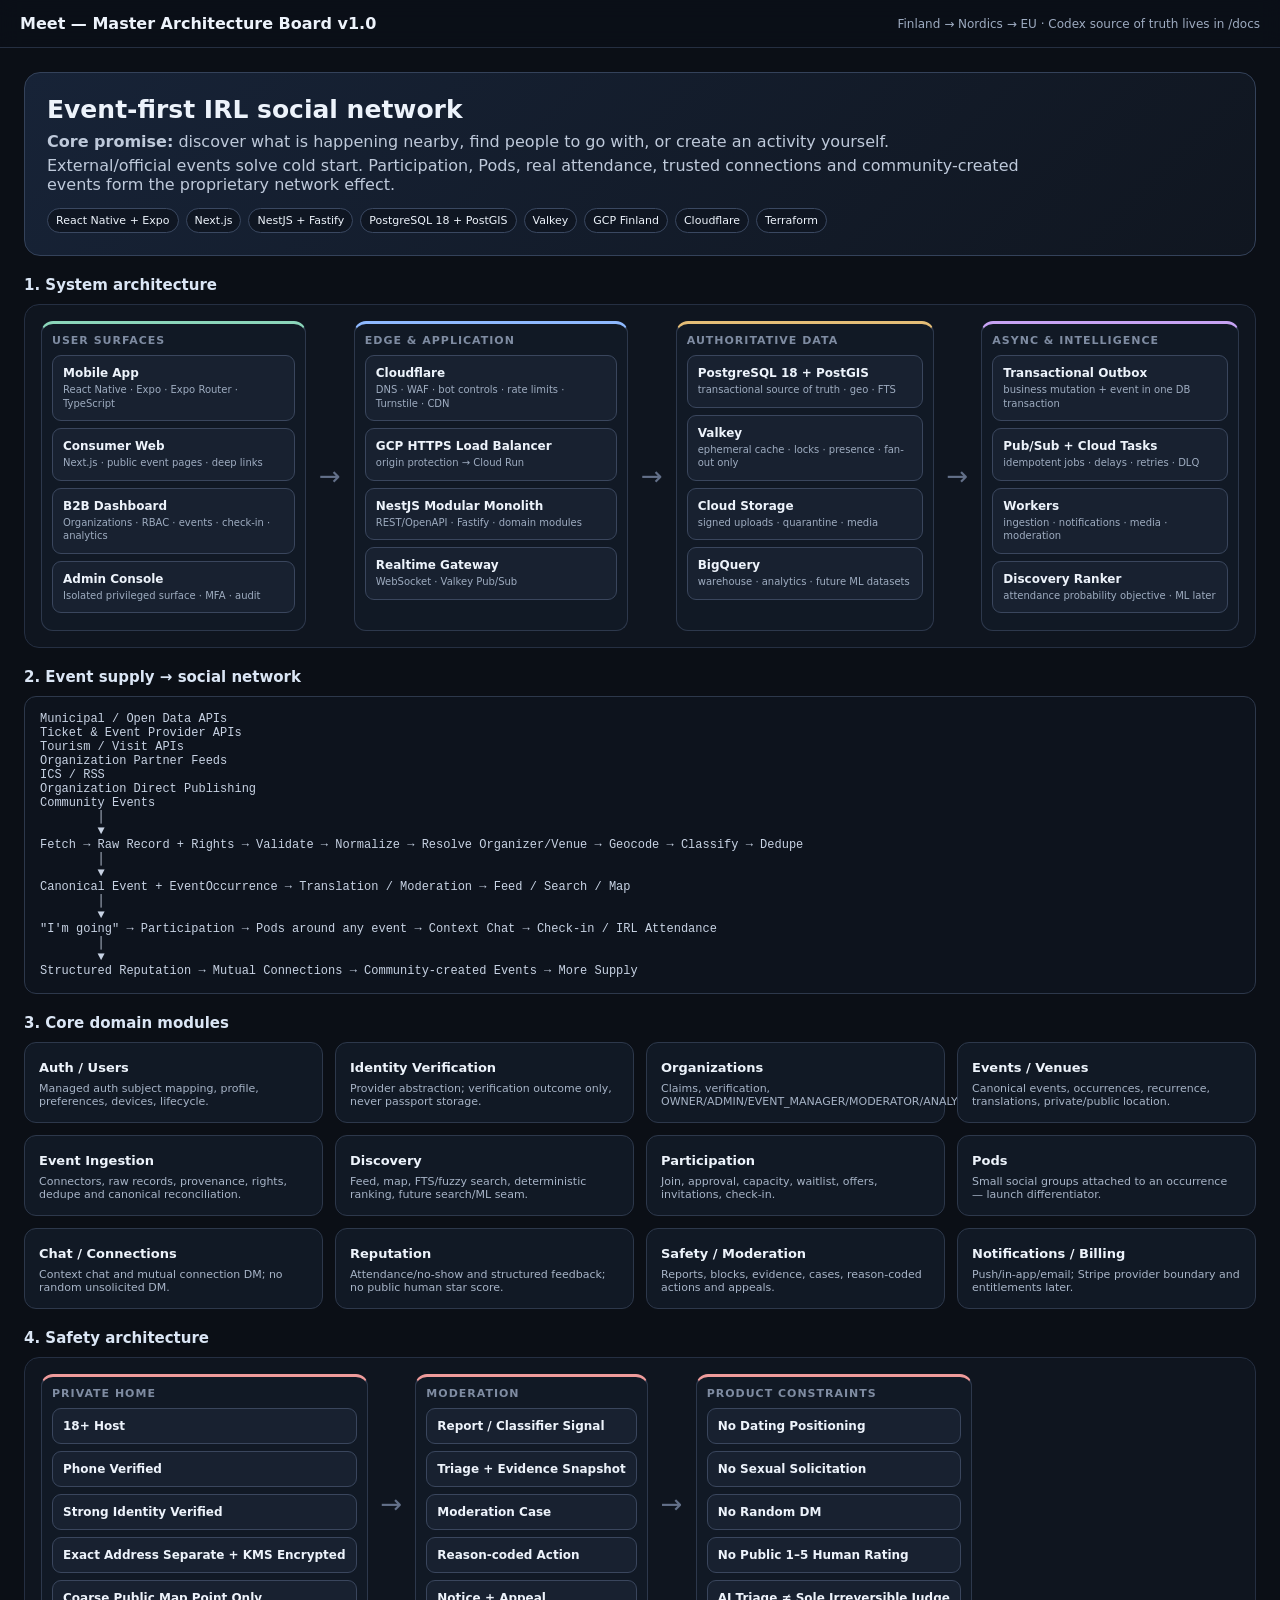
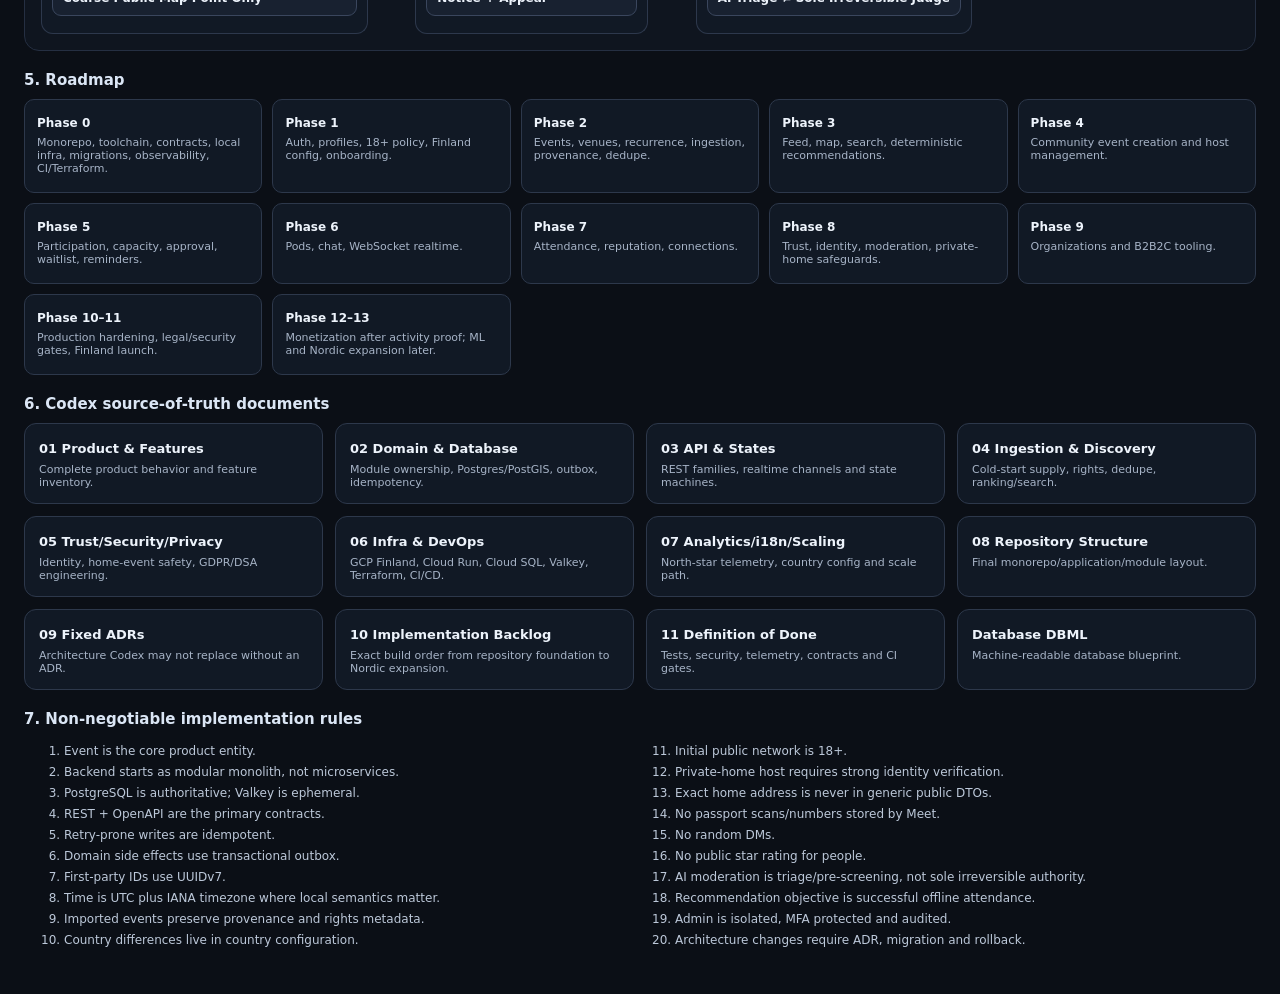
==== MASTER_ARCHITECTURE_BOARD.html @ a2abf5f0 "docs: add master visual architecture board" ====
<!doctype html>
<html lang="en">
<head>
<meta charset="utf-8">
<meta name="viewport" content="width=device-width,initial-scale=1">
<title>Meet — Master Architecture Board</title>
<style>
:root{--bg:#0b0f16;--panel:#121925;--panel2:#182232;--line:#344158;--text:#edf3fb;--muted:#9dabc0;--blue:#8eb9ff;--green:#8bd5ba;--amber:#e4bd77;--purple:#c7a3f4;--red:#ef9b9b}
*{box-sizing:border-box}html{scroll-behavior:smooth}body{margin:0;background:var(--bg);color:var(--text);font-family:Inter,system-ui,-apple-system,Segoe UI,sans-serif}.top{position:sticky;top:0;z-index:10;background:#0b1018ee;backdrop-filter:blur(10px);border-bottom:1px solid #252f41;padding:14px 20px;display:flex;justify-content:space-between;gap:20px;align-items:center}.top h1{font-size:16px;margin:0}.top span{font-size:12px;color:var(--muted)}main{max-width:1550px;margin:auto;padding:24px}.hero{border:1px solid #34425a;background:linear-gradient(135deg,#172337,#101620);border-radius:16px;padding:22px}.hero h2{margin:0 0 8px;font-size:25px}.hero p{margin:5px 0;color:#bec9da;max-width:1000px}.badges{display:flex;gap:7px;flex-wrap:wrap;margin-top:14px}.badge{font-size:11px;padding:5px 8px;border:1px solid #3a4861;background:#0f1622;border-radius:999px}.section{margin-top:20px}.section>h2{font-size:15px;margin:0 0 10px;color:#dbe6f5}.board{display:flex;gap:13px;align-items:stretch;overflow:auto;padding:16px;border:1px solid #252f42;border-radius:15px;background:#0f151f}.lane{min-width:225px;border:1px solid #2d384c;border-radius:12px;background:#111925;padding:10px}.lane h3{font-size:11px;margin:0 0 8px;color:#7f8ca2;text-transform:uppercase;letter-spacing:1px}.card{border:1px solid #3a465d;background:#182130;border-radius:9px;padding:10px;margin:7px 0;font-size:12px;font-weight:700}.card small{display:block;font-weight:400;color:#9eacc0;margin-top:3px;line-height:1.35}.blue{border-top:3px solid var(--blue)}.green{border-top:3px solid var(--green)}.amber{border-top:3px solid var(--amber)}.purple{border-top:3px solid var(--purple)}.red{border-top:3px solid var(--red)}.arrow{display:flex;align-items:center;color:#637089;font-size:26px}.grid{display:grid;grid-template-columns:repeat(auto-fit,minmax(260px,1fr));gap:12px}.doc{display:block;color:inherit;text-decoration:none;border:1px solid #2d384b;border-radius:12px;background:#111925;padding:14px}.doc:hover{border-color:#59719a;background:#151f2d}.doc strong{font-size:13px}.doc p{font-size:11px;color:#a7b4c7;margin:6px 0 0}.flow{font-family:ui-monospace,SFMono-Regular,Consolas,monospace;font-size:12px;white-space:pre-wrap;color:#c7d2e3;border:1px solid #2d384b;background:#0d131d;border-radius:12px;padding:15px;overflow:auto}.roadmap{display:grid;grid-template-columns:repeat(auto-fit,minmax(230px,1fr));gap:10px}.phase{border:1px solid #2d384b;border-radius:10px;background:#111925;padding:12px}.phase b{font-size:12px}.phase p{font-size:11px;color:#a7b4c7;margin:5px 0}.rules{columns:2;column-gap:30px}.rules li{font-size:12px;color:#bcc8d9;margin-bottom:7px;break-inside:avoid}@media(max-width:800px){.rules{columns:1}.arrow{display:none}.board{flex-direction:column}.lane{min-width:100%}}
</style>
</head>
<body>
<div class="top"><h1>Meet — Master Architecture Board v1.0</h1><span>Finland → Nordics → EU · Codex source of truth lives in /docs</span></div>
<main>
<section class="hero">
<h2>Event-first IRL social network</h2>
<p><b>Core promise:</b> discover what is happening nearby, find people to go with, or create an activity yourself.</p>
<p>External/official events solve cold start. Participation, Pods, real attendance, trusted connections and community-created events form the proprietary network effect.</p>
<div class="badges"><span class="badge">React Native + Expo</span><span class="badge">Next.js</span><span class="badge">NestJS + Fastify</span><span class="badge">PostgreSQL 18 + PostGIS</span><span class="badge">Valkey</span><span class="badge">GCP Finland</span><span class="badge">Cloudflare</span><span class="badge">Terraform</span></div>
</section>

<section class="section"><h2>1. System architecture</h2><div class="board">
<div class="lane green"><h3>User surfaces</h3><div class="card">Mobile App<small>React Native · Expo · Expo Router · TypeScript</small></div><div class="card">Consumer Web<small>Next.js · public event pages · deep links</small></div><div class="card">B2B Dashboard<small>Organizations · RBAC · events · check-in · analytics</small></div><div class="card">Admin Console<small>Isolated privileged surface · MFA · audit</small></div></div>
<div class="arrow">→</div>
<div class="lane blue"><h3>Edge & application</h3><div class="card">Cloudflare<small>DNS · WAF · bot controls · rate limits · Turnstile · CDN</small></div><div class="card">GCP HTTPS Load Balancer<small>origin protection → Cloud Run</small></div><div class="card">NestJS Modular Monolith<small>REST/OpenAPI · Fastify · domain modules</small></div><div class="card">Realtime Gateway<small>WebSocket · Valkey Pub/Sub</small></div></div>
<div class="arrow">→</div>
<div class="lane amber"><h3>Authoritative data</h3><div class="card">PostgreSQL 18 + PostGIS<small>transactional source of truth · geo · FTS</small></div><div class="card">Valkey<small>ephemeral cache · locks · presence · fan-out only</small></div><div class="card">Cloud Storage<small>signed uploads · quarantine · media</small></div><div class="card">BigQuery<small>warehouse · analytics · future ML datasets</small></div></div>
<div class="arrow">→</div>
<div class="lane purple"><h3>Async & intelligence</h3><div class="card">Transactional Outbox<small>business mutation + event in one DB transaction</small></div><div class="card">Pub/Sub + Cloud Tasks<small>idempotent jobs · delays · retries · DLQ</small></div><div class="card">Workers<small>ingestion · notifications · media · moderation</small></div><div class="card">Discovery Ranker<small>attendance probability objective · ML later</small></div></div>
</div></section>

<section class="section"><h2>2. Event supply → social network</h2><div class="flow">Municipal / Open Data APIs
Ticket & Event Provider APIs
Tourism / Visit APIs
Organization Partner Feeds
ICS / RSS
Organization Direct Publishing
Community Events
        │
        ▼
Fetch → Raw Record + Rights → Validate → Normalize → Resolve Organizer/Venue → Geocode → Classify → Dedupe
        │
        ▼
Canonical Event + EventOccurrence → Translation / Moderation → Feed / Search / Map
        │
        ▼
"I'm going" → Participation → Pods around any event → Context Chat → Check-in / IRL Attendance
        │
        ▼
Structured Reputation → Mutual Connections → Community-created Events → More Supply</div></section>

<section class="section"><h2>3. Core domain modules</h2><div class="grid">
<div class="doc"><strong>Auth / Users</strong><p>Managed auth subject mapping, profile, preferences, devices, lifecycle.</p></div>
<div class="doc"><strong>Identity Verification</strong><p>Provider abstraction; verification outcome only, never passport storage.</p></div>
<div class="doc"><strong>Organizations</strong><p>Claims, verification, OWNER/ADMIN/EVENT_MANAGER/MODERATOR/ANALYST/BILLING.</p></div>
<div class="doc"><strong>Events / Venues</strong><p>Canonical events, occurrences, recurrence, translations, private/public location.</p></div>
<div class="doc"><strong>Event Ingestion</strong><p>Connectors, raw records, provenance, rights, dedupe and canonical reconciliation.</p></div>
<div class="doc"><strong>Discovery</strong><p>Feed, map, FTS/fuzzy search, deterministic ranking, future search/ML seam.</p></div>
<div class="doc"><strong>Participation</strong><p>Join, approval, capacity, waitlist, offers, invitations, check-in.</p></div>
<div class="doc"><strong>Pods</strong><p>Small social groups attached to an occurrence — launch differentiator.</p></div>
<div class="doc"><strong>Chat / Connections</strong><p>Context chat and mutual connection DM; no random unsolicited DM.</p></div>
<div class="doc"><strong>Reputation</strong><p>Attendance/no-show and structured feedback; no public human star score.</p></div>
<div class="doc"><strong>Safety / Moderation</strong><p>Reports, blocks, evidence, cases, reason-coded actions and appeals.</p></div>
<div class="doc"><strong>Notifications / Billing</strong><p>Push/in-app/email; Stripe provider boundary and entitlements later.</p></div>
</div></section>

<section class="section"><h2>4. Safety architecture</h2><div class="board">
<div class="lane red"><h3>Private home</h3><div class="card">18+ Host</div><div class="card">Phone Verified</div><div class="card">Strong Identity Verified</div><div class="card">Exact Address Separate + KMS Encrypted</div><div class="card">Coarse Public Map Point Only</div></div>
<div class="arrow">→</div>
<div class="lane red"><h3>Moderation</h3><div class="card">Report / Classifier Signal</div><div class="card">Triage + Evidence Snapshot</div><div class="card">Moderation Case</div><div class="card">Reason-coded Action</div><div class="card">Notice + Appeal</div></div>
<div class="arrow">→</div>
<div class="lane red"><h3>Product constraints</h3><div class="card">No Dating Positioning</div><div class="card">No Sexual Solicitation</div><div class="card">No Random DM</div><div class="card">No Public 1–5 Human Rating</div><div class="card">AI Triage ≠ Sole Irreversible Judge</div></div>
</div></section>

<section class="section"><h2>5. Roadmap</h2><div class="roadmap">
<div class="phase"><b>Phase 0</b><p>Monorepo, toolchain, contracts, local infra, migrations, observability, CI/Terraform.</p></div>
<div class="phase"><b>Phase 1</b><p>Auth, profiles, 18+ policy, Finland config, onboarding.</p></div>
<div class="phase"><b>Phase 2</b><p>Events, venues, recurrence, ingestion, provenance, dedupe.</p></div>
<div class="phase"><b>Phase 3</b><p>Feed, map, search, deterministic recommendations.</p></div>
<div class="phase"><b>Phase 4</b><p>Community event creation and host management.</p></div>
<div class="phase"><b>Phase 5</b><p>Participation, capacity, approval, waitlist, reminders.</p></div>
<div class="phase"><b>Phase 6</b><p>Pods, chat, WebSocket realtime.</p></div>
<div class="phase"><b>Phase 7</b><p>Attendance, reputation, connections.</p></div>
<div class="phase"><b>Phase 8</b><p>Trust, identity, moderation, private-home safeguards.</p></div>
<div class="phase"><b>Phase 9</b><p>Organizations and B2B2C tooling.</p></div>
<div class="phase"><b>Phase 10–11</b><p>Production hardening, legal/security gates, Finland launch.</p></div>
<div class="phase"><b>Phase 12–13</b><p>Monetization after activity proof; ML and Nordic expansion later.</p></div>
</div></section>

<section class="section"><h2>6. Codex source-of-truth documents</h2><div class="grid">
<a class="doc" href="docs/01_PRODUCT_AND_FEATURES.md"><strong>01 Product & Features</strong><p>Complete product behavior and feature inventory.</p></a>
<a class="doc" href="docs/02_DOMAIN_AND_DATABASE.md"><strong>02 Domain & Database</strong><p>Module ownership, Postgres/PostGIS, outbox, idempotency.</p></a>
<a class="doc" href="docs/03_API_AND_STATE_MACHINES.md"><strong>03 API & States</strong><p>REST families, realtime channels and state machines.</p></a>
<a class="doc" href="docs/04_EVENT_INGESTION_AND_DISCOVERY.md"><strong>04 Ingestion & Discovery</strong><p>Cold-start supply, rights, dedupe, ranking/search.</p></a>
<a class="doc" href="docs/05_TRUST_SECURITY_PRIVACY.md"><strong>05 Trust/Security/Privacy</strong><p>Identity, home-event safety, GDPR/DSA engineering.</p></a>
<a class="doc" href="docs/06_INFRASTRUCTURE_DEVOPS.md"><strong>06 Infra & DevOps</strong><p>GCP Finland, Cloud Run, Cloud SQL, Valkey, Terraform, CI/CD.</p></a>
<a class="doc" href="docs/07_ANALYTICS_I18N_SCALING.md"><strong>07 Analytics/i18n/Scaling</strong><p>North-star telemetry, country config and scale path.</p></a>
<a class="doc" href="docs/08_REPOSITORY_STRUCTURE.md"><strong>08 Repository Structure</strong><p>Final monorepo/application/module layout.</p></a>
<a class="doc" href="docs/09_FIXED_ARCHITECTURE_DECISIONS.md"><strong>09 Fixed ADRs</strong><p>Architecture Codex may not replace without an ADR.</p></a>
<a class="doc" href="docs/10_IMPLEMENTATION_BACKLOG.md"><strong>10 Implementation Backlog</strong><p>Exact build order from repository foundation to Nordic expansion.</p></a>
<a class="doc" href="docs/11_DEFINITION_OF_DONE.md"><strong>11 Definition of Done</strong><p>Tests, security, telemetry, contracts and CI gates.</p></a>
<a class="doc" href="schemas/database.dbml"><strong>Database DBML</strong><p>Machine-readable database blueprint.</p></a>
</div></section>

<section class="section"><h2>7. Non-negotiable implementation rules</h2><ol class="rules">
<li>Event is the core product entity.</li><li>Backend starts as modular monolith, not microservices.</li><li>PostgreSQL is authoritative; Valkey is ephemeral.</li><li>REST + OpenAPI are the primary contracts.</li><li>Retry-prone writes are idempotent.</li><li>Domain side effects use transactional outbox.</li><li>First-party IDs use UUIDv7.</li><li>Time is UTC plus IANA timezone where local semantics matter.</li><li>Imported events preserve provenance and rights metadata.</li><li>Country differences live in country configuration.</li><li>Initial public network is 18+.</li><li>Private-home host requires strong identity verification.</li><li>Exact home address is never in generic public DTOs.</li><li>No passport scans/numbers stored by Meet.</li><li>No random DMs.</li><li>No public star rating for people.</li><li>AI moderation is triage/pre-screening, not sole irreversible authority.</li><li>Recommendation objective is successful offline attendance.</li><li>Admin is isolated, MFA protected and audited.</li><li>Architecture changes require ADR, migration and rollback.</li></ol></section>
</main>
</body>
</html>
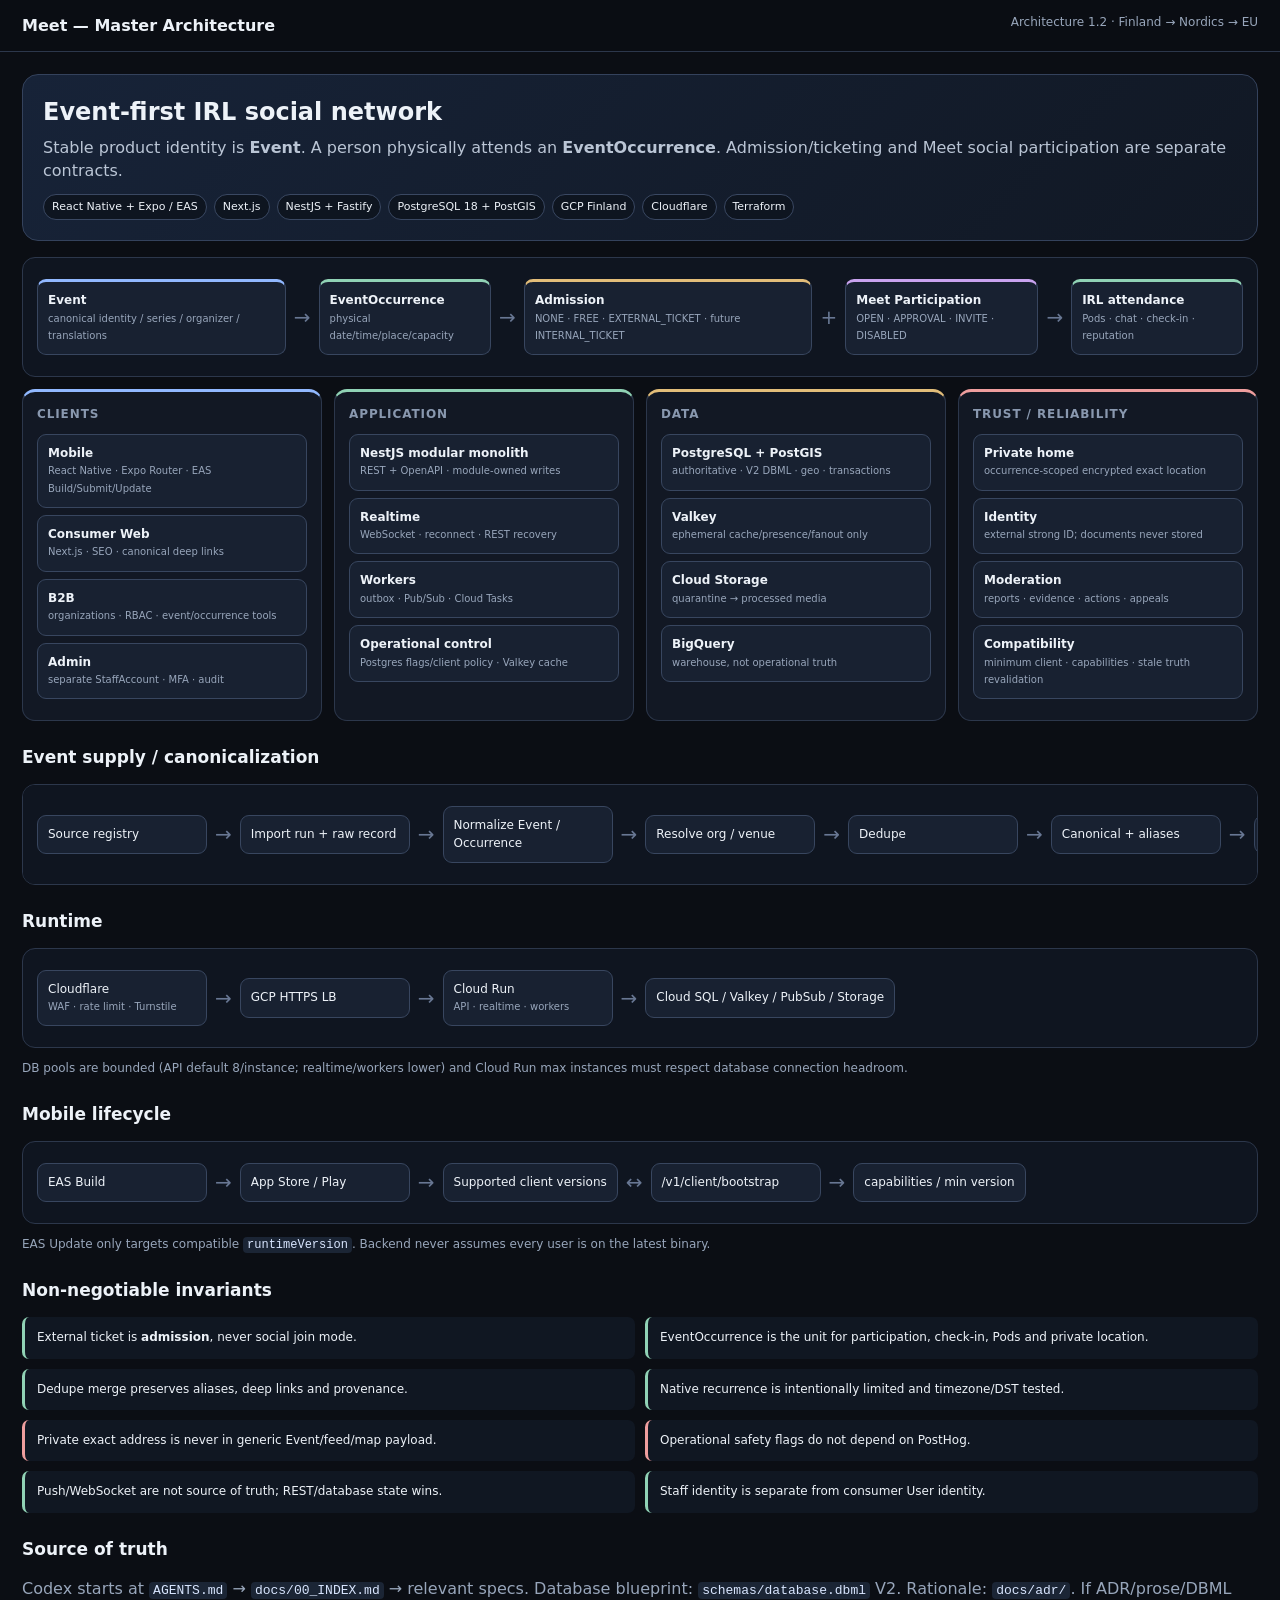
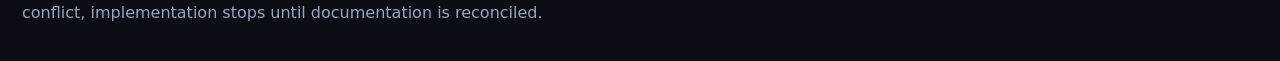
==== commit 69dc8d0d: "docs: close architecture hardening blockers" ====
--- a/MASTER_ARCHITECTURE_BOARD.html
+++ b/MASTER_ARCHITECTURE_BOARD.html
@@ -1,109 +1,29 @@
 <!doctype html>
-<html lang="en">
-<head>
-<meta charset="utf-8">
-<meta name="viewport" content="width=device-width,initial-scale=1">
-<title>Meet — Master Architecture Board</title>
+<html lang="en"><head><meta charset="utf-8"><meta name="viewport" content="width=device-width,initial-scale=1">
+<title>Meet — Master Architecture 1.2</title>
 <style>
-:root{--bg:#0b0f16;--panel:#121925;--panel2:#182232;--line:#344158;--text:#edf3fb;--muted:#9dabc0;--blue:#8eb9ff;--green:#8bd5ba;--amber:#e4bd77;--purple:#c7a3f4;--red:#ef9b9b}
-*{box-sizing:border-box}html{scroll-behavior:smooth}body{margin:0;background:var(--bg);color:var(--text);font-family:Inter,system-ui,-apple-system,Segoe UI,sans-serif}.top{position:sticky;top:0;z-index:10;background:#0b1018ee;backdrop-filter:blur(10px);border-bottom:1px solid #252f41;padding:14px 20px;display:flex;justify-content:space-between;gap:20px;align-items:center}.top h1{font-size:16px;margin:0}.top span{font-size:12px;color:var(--muted)}main{max-width:1550px;margin:auto;padding:24px}.hero{border:1px solid #34425a;background:linear-gradient(135deg,#172337,#101620);border-radius:16px;padding:22px}.hero h2{margin:0 0 8px;font-size:25px}.hero p{margin:5px 0;color:#bec9da;max-width:1000px}.badges{display:flex;gap:7px;flex-wrap:wrap;margin-top:14px}.badge{font-size:11px;padding:5px 8px;border:1px solid #3a4861;background:#0f1622;border-radius:999px}.section{margin-top:20px}.section>h2{font-size:15px;margin:0 0 10px;color:#dbe6f5}.board{display:flex;gap:13px;align-items:stretch;overflow:auto;padding:16px;border:1px solid #252f42;border-radius:15px;background:#0f151f}.lane{min-width:225px;border:1px solid #2d384c;border-radius:12px;background:#111925;padding:10px}.lane h3{font-size:11px;margin:0 0 8px;color:#7f8ca2;text-transform:uppercase;letter-spacing:1px}.card{border:1px solid #3a465d;background:#182130;border-radius:9px;padding:10px;margin:7px 0;font-size:12px;font-weight:700}.card small{display:block;font-weight:400;color:#9eacc0;margin-top:3px;line-height:1.35}.blue{border-top:3px solid var(--blue)}.green{border-top:3px solid var(--green)}.amber{border-top:3px solid var(--amber)}.purple{border-top:3px solid var(--purple)}.red{border-top:3px solid var(--red)}.arrow{display:flex;align-items:center;color:#637089;font-size:26px}.grid{display:grid;grid-template-columns:repeat(auto-fit,minmax(260px,1fr));gap:12px}.doc{display:block;color:inherit;text-decoration:none;border:1px solid #2d384b;border-radius:12px;background:#111925;padding:14px}.doc:hover{border-color:#59719a;background:#151f2d}.doc strong{font-size:13px}.doc p{font-size:11px;color:#a7b4c7;margin:6px 0 0}.flow{font-family:ui-monospace,SFMono-Regular,Consolas,monospace;font-size:12px;white-space:pre-wrap;color:#c7d2e3;border:1px solid #2d384b;background:#0d131d;border-radius:12px;padding:15px;overflow:auto}.roadmap{display:grid;grid-template-columns:repeat(auto-fit,minmax(230px,1fr));gap:10px}.phase{border:1px solid #2d384b;border-radius:10px;background:#111925;padding:12px}.phase b{font-size:12px}.phase p{font-size:11px;color:#a7b4c7;margin:5px 0}.rules{columns:2;column-gap:30px}.rules li{font-size:12px;color:#bcc8d9;margin-bottom:7px;break-inside:avoid}@media(max-width:800px){.rules{columns:1}.arrow{display:none}.board{flex-direction:column}.lane{min-width:100%}}
-</style>
-</head>
-<body>
-<div class="top"><h1>Meet — Master Architecture Board v1.0</h1><span>Finland → Nordics → EU · Codex source of truth lives in /docs</span></div>
-<main>
-<section class="hero">
-<h2>Event-first IRL social network</h2>
-<p><b>Core promise:</b> discover what is happening nearby, find people to go with, or create an activity yourself.</p>
-<p>External/official events solve cold start. Participation, Pods, real attendance, trusted connections and community-created events form the proprietary network effect.</p>
-<div class="badges"><span class="badge">React Native + Expo</span><span class="badge">Next.js</span><span class="badge">NestJS + Fastify</span><span class="badge">PostgreSQL 18 + PostGIS</span><span class="badge">Valkey</span><span class="badge">GCP Finland</span><span class="badge">Cloudflare</span><span class="badge">Terraform</span></div>
-</section>
+:root{--bg:#0b0e14;--p:#121824;--p2:#182131;--t:#edf2f8;--m:#98a6bb;--l:#2c374b;--a:#91b8ff;--g:#90d2b5;--y:#e2bd79;--r:#ef9e9e;--v:#c9a3ef}*{box-sizing:border-box}body{margin:0;background:var(--bg);color:var(--t);font-family:Inter,system-ui,sans-serif;line-height:1.45}header{position:sticky;top:0;z-index:5;padding:14px 22px;border-bottom:1px solid var(--l);background:#0b0e14ee;backdrop-filter:blur(9px);display:flex;justify-content:space-between;gap:20px}h1{font-size:16px;margin:0}header span{color:var(--m);font-size:12px}.wrap{max-width:1500px;margin:auto;padding:22px}.hero{padding:20px;border:1px solid #34425c;border-radius:16px;background:linear-gradient(135deg,#172338,#111824);margin-bottom:16px}.hero h2{margin:0 0 6px;font-size:24px}.hero p{margin:4px 0;color:#bac5d5}.badges{display:flex;gap:7px;flex-wrap:wrap;margin-top:12px}.badge{font-size:11px;padding:4px 8px;border:1px solid #3a4862;border-radius:999px;background:#0e1520}.grid{display:grid;grid-template-columns:repeat(4,minmax(220px,1fr));gap:12px;margin:12px 0}.card{border:1px solid var(--l);background:var(--p);border-radius:13px;padding:14px}.card h3{font-size:12px;text-transform:uppercase;letter-spacing:.9px;color:#8998af;margin:0 0 10px}.box{border:1px solid #38465f;border-radius:9px;background:var(--p2);padding:10px;margin:7px 0;font-size:12px}.box strong{display:block}.box small{color:var(--m)}.blue{border-top:3px solid var(--a)}.green{border-top:3px solid var(--g)}.yellow{border-top:3px solid var(--y)}.red{border-top:3px solid var(--r)}.violet{border-top:3px solid var(--v)}.flow{display:flex;align-items:center;gap:8px;overflow:auto;padding:14px;border:1px solid var(--l);border-radius:13px;background:#0f1520;margin:12px 0}.flow .box{min-width:170px}.arr{font-size:20px;color:#687793}.section{margin-top:24px}.section h2{font-size:17px}.rules{display:grid;grid-template-columns:1fr 1fr;gap:10px}.rule{padding:12px;border-left:3px solid var(--g);background:#101722;border-radius:7px;font-size:12px}.danger{border-left-color:var(--r)}code{color:#d9e6ff;background:#1b2535;border-radius:4px;padding:1px 4px}a{color:#a9c8ff}@media(max-width:1000px){.grid{grid-template-columns:1fr 1fr}}@media(max-width:650px){.grid,.rules{grid-template-columns:1fr}.wrap{padding:12px}}
+</style></head><body>
+<header><h1>Meet — Master Architecture</h1><span>Architecture 1.2 · Finland → Nordics → EU</span></header>
+<div class="wrap">
+<section class="hero"><h2>Event-first IRL social network</h2><p>Stable product identity is <b>Event</b>. A person physically attends an <b>EventOccurrence</b>. Admission/ticketing and Meet social participation are separate contracts.</p><div class="badges"><span class="badge">React Native + Expo / EAS</span><span class="badge">Next.js</span><span class="badge">NestJS + Fastify</span><span class="badge">PostgreSQL 18 + PostGIS</span><span class="badge">GCP Finland</span><span class="badge">Cloudflare</span><span class="badge">Terraform</span></div></section>
 
-<section class="section"><h2>1. System architecture</h2><div class="board">
-<div class="lane green"><h3>User surfaces</h3><div class="card">Mobile App<small>React Native · Expo · Expo Router · TypeScript</small></div><div class="card">Consumer Web<small>Next.js · public event pages · deep links</small></div><div class="card">B2B Dashboard<small>Organizations · RBAC · events · check-in · analytics</small></div><div class="card">Admin Console<small>Isolated privileged surface · MFA · audit</small></div></div>
-<div class="arrow">→</div>
-<div class="lane blue"><h3>Edge & application</h3><div class="card">Cloudflare<small>DNS · WAF · bot controls · rate limits · Turnstile · CDN</small></div><div class="card">GCP HTTPS Load Balancer<small>origin protection → Cloud Run</small></div><div class="card">NestJS Modular Monolith<small>REST/OpenAPI · Fastify · domain modules</small></div><div class="card">Realtime Gateway<small>WebSocket · Valkey Pub/Sub</small></div></div>
-<div class="arrow">→</div>
-<div class="lane amber"><h3>Authoritative data</h3><div class="card">PostgreSQL 18 + PostGIS<small>transactional source of truth · geo · FTS</small></div><div class="card">Valkey<small>ephemeral cache · locks · presence · fan-out only</small></div><div class="card">Cloud Storage<small>signed uploads · quarantine · media</small></div><div class="card">BigQuery<small>warehouse · analytics · future ML datasets</small></div></div>
-<div class="arrow">→</div>
-<div class="lane purple"><h3>Async & intelligence</h3><div class="card">Transactional Outbox<small>business mutation + event in one DB transaction</small></div><div class="card">Pub/Sub + Cloud Tasks<small>idempotent jobs · delays · retries · DLQ</small></div><div class="card">Workers<small>ingestion · notifications · media · moderation</small></div><div class="card">Discovery Ranker<small>attendance probability objective · ML later</small></div></div>
-</div></section>
+<div class="flow"><div class="box blue"><strong>Event</strong><small>canonical identity / series / organizer / translations</small></div><div class="arr">→</div><div class="box green"><strong>EventOccurrence</strong><small>physical date/time/place/capacity</small></div><div class="arr">→</div><div class="box yellow"><strong>Admission</strong><small>NONE · FREE · EXTERNAL_TICKET · future INTERNAL_TICKET</small></div><div class="arr">+</div><div class="box violet"><strong>Meet Participation</strong><small>OPEN · APPROVAL · INVITE · DISABLED</small></div><div class="arr">→</div><div class="box green"><strong>IRL attendance</strong><small>Pods · chat · check-in · reputation</small></div></div>
 
-<section class="section"><h2>2. Event supply → social network</h2><div class="flow">Municipal / Open Data APIs
-Ticket & Event Provider APIs
-Tourism / Visit APIs
-Organization Partner Feeds
-ICS / RSS
-Organization Direct Publishing
-Community Events
-        │
-        ▼
-Fetch → Raw Record + Rights → Validate → Normalize → Resolve Organizer/Venue → Geocode → Classify → Dedupe
-        │
-        ▼
-Canonical Event + EventOccurrence → Translation / Moderation → Feed / Search / Map
-        │
-        ▼
-"I'm going" → Participation → Pods around any event → Context Chat → Check-in / IRL Attendance
-        │
-        ▼
-Structured Reputation → Mutual Connections → Community-created Events → More Supply</div></section>
+<div class="grid">
+<div class="card blue"><h3>Clients</h3><div class="box"><strong>Mobile</strong><small>React Native · Expo Router · EAS Build/Submit/Update</small></div><div class="box"><strong>Consumer Web</strong><small>Next.js · SEO · canonical deep links</small></div><div class="box"><strong>B2B</strong><small>organizations · RBAC · event/occurrence tools</small></div><div class="box"><strong>Admin</strong><small>separate StaffAccount · MFA · audit</small></div></div>
+<div class="card green"><h3>Application</h3><div class="box"><strong>NestJS modular monolith</strong><small>REST + OpenAPI · module-owned writes</small></div><div class="box"><strong>Realtime</strong><small>WebSocket · reconnect · REST recovery</small></div><div class="box"><strong>Workers</strong><small>outbox · Pub/Sub · Cloud Tasks</small></div><div class="box"><strong>Operational control</strong><small>Postgres flags/client policy · Valkey cache</small></div></div>
+<div class="card yellow"><h3>Data</h3><div class="box"><strong>PostgreSQL + PostGIS</strong><small>authoritative · V2 DBML · geo · transactions</small></div><div class="box"><strong>Valkey</strong><small>ephemeral cache/presence/fanout only</small></div><div class="box"><strong>Cloud Storage</strong><small>quarantine → processed media</small></div><div class="box"><strong>BigQuery</strong><small>warehouse, not operational truth</small></div></div>
+<div class="card red"><h3>Trust / Reliability</h3><div class="box"><strong>Private home</strong><small>occurrence-scoped encrypted exact location</small></div><div class="box"><strong>Identity</strong><small>external strong ID; documents never stored</small></div><div class="box"><strong>Moderation</strong><small>reports · evidence · actions · appeals</small></div><div class="box"><strong>Compatibility</strong><small>minimum client · capabilities · stale truth revalidation</small></div></div>
+</div>
 
-<section class="section"><h2>3. Core domain modules</h2><div class="grid">
-<div class="doc"><strong>Auth / Users</strong><p>Managed auth subject mapping, profile, preferences, devices, lifecycle.</p></div>
-<div class="doc"><strong>Identity Verification</strong><p>Provider abstraction; verification outcome only, never passport storage.</p></div>
-<div class="doc"><strong>Organizations</strong><p>Claims, verification, OWNER/ADMIN/EVENT_MANAGER/MODERATOR/ANALYST/BILLING.</p></div>
-<div class="doc"><strong>Events / Venues</strong><p>Canonical events, occurrences, recurrence, translations, private/public location.</p></div>
-<div class="doc"><strong>Event Ingestion</strong><p>Connectors, raw records, provenance, rights, dedupe and canonical reconciliation.</p></div>
-<div class="doc"><strong>Discovery</strong><p>Feed, map, FTS/fuzzy search, deterministic ranking, future search/ML seam.</p></div>
-<div class="doc"><strong>Participation</strong><p>Join, approval, capacity, waitlist, offers, invitations, check-in.</p></div>
-<div class="doc"><strong>Pods</strong><p>Small social groups attached to an occurrence — launch differentiator.</p></div>
-<div class="doc"><strong>Chat / Connections</strong><p>Context chat and mutual connection DM; no random unsolicited DM.</p></div>
-<div class="doc"><strong>Reputation</strong><p>Attendance/no-show and structured feedback; no public human star score.</p></div>
-<div class="doc"><strong>Safety / Moderation</strong><p>Reports, blocks, evidence, cases, reason-coded actions and appeals.</p></div>
-<div class="doc"><strong>Notifications / Billing</strong><p>Push/in-app/email; Stripe provider boundary and entitlements later.</p></div>
-</div></section>
+<section class="section"><h2>Event supply / canonicalization</h2><div class="flow"><div class="box">Source registry</div><div class="arr">→</div><div class="box">Import run + raw record</div><div class="arr">→</div><div class="box">Normalize Event / Occurrence</div><div class="arr">→</div><div class="box">Resolve org / venue</div><div class="arr">→</div><div class="box">Dedupe</div><div class="arr">→</div><div class="box">Canonical + aliases</div><div class="arr">→</div><div class="box">Feed / Search / Map</div></div></section>
 
-<section class="section"><h2>4. Safety architecture</h2><div class="board">
-<div class="lane red"><h3>Private home</h3><div class="card">18+ Host</div><div class="card">Phone Verified</div><div class="card">Strong Identity Verified</div><div class="card">Exact Address Separate + KMS Encrypted</div><div class="card">Coarse Public Map Point Only</div></div>
-<div class="arrow">→</div>
-<div class="lane red"><h3>Moderation</h3><div class="card">Report / Classifier Signal</div><div class="card">Triage + Evidence Snapshot</div><div class="card">Moderation Case</div><div class="card">Reason-coded Action</div><div class="card">Notice + Appeal</div></div>
-<div class="arrow">→</div>
-<div class="lane red"><h3>Product constraints</h3><div class="card">No Dating Positioning</div><div class="card">No Sexual Solicitation</div><div class="card">No Random DM</div><div class="card">No Public 1–5 Human Rating</div><div class="card">AI Triage ≠ Sole Irreversible Judge</div></div>
-</div></section>
+<section class="section"><h2>Runtime</h2><div class="flow"><div class="box">Cloudflare<br><small>WAF · rate limit · Turnstile</small></div><div class="arr">→</div><div class="box">GCP HTTPS LB</div><div class="arr">→</div><div class="box">Cloud Run<br><small>API · realtime · workers</small></div><div class="arr">→</div><div class="box">Cloud SQL / Valkey / PubSub / Storage</div></div><p style="color:var(--m);font-size:12px">DB pools are bounded (API default 8/instance; realtime/workers lower) and Cloud Run max instances must respect database connection headroom.</p></section>
 
-<section class="section"><h2>5. Roadmap</h2><div class="roadmap">
-<div class="phase"><b>Phase 0</b><p>Monorepo, toolchain, contracts, local infra, migrations, observability, CI/Terraform.</p></div>
-<div class="phase"><b>Phase 1</b><p>Auth, profiles, 18+ policy, Finland config, onboarding.</p></div>
-<div class="phase"><b>Phase 2</b><p>Events, venues, recurrence, ingestion, provenance, dedupe.</p></div>
-<div class="phase"><b>Phase 3</b><p>Feed, map, search, deterministic recommendations.</p></div>
-<div class="phase"><b>Phase 4</b><p>Community event creation and host management.</p></div>
-<div class="phase"><b>Phase 5</b><p>Participation, capacity, approval, waitlist, reminders.</p></div>
-<div class="phase"><b>Phase 6</b><p>Pods, chat, WebSocket realtime.</p></div>
-<div class="phase"><b>Phase 7</b><p>Attendance, reputation, connections.</p></div>
-<div class="phase"><b>Phase 8</b><p>Trust, identity, moderation, private-home safeguards.</p></div>
-<div class="phase"><b>Phase 9</b><p>Organizations and B2B2C tooling.</p></div>
-<div class="phase"><b>Phase 10–11</b><p>Production hardening, legal/security gates, Finland launch.</p></div>
-<div class="phase"><b>Phase 12–13</b><p>Monetization after activity proof; ML and Nordic expansion later.</p></div>
-</div></section>
+<section class="section"><h2>Mobile lifecycle</h2><div class="flow"><div class="box">EAS Build</div><div class="arr">→</div><div class="box">App Store / Play</div><div class="arr">→</div><div class="box">Supported client versions</div><div class="arr">↔</div><div class="box">/v1/client/bootstrap</div><div class="arr">→</div><div class="box">capabilities / min version</div></div><p style="color:var(--m);font-size:12px">EAS Update only targets compatible <code>runtimeVersion</code>. Backend never assumes every user is on the latest binary.</p></section>
 
-<section class="section"><h2>6. Codex source-of-truth documents</h2><div class="grid">
-<a class="doc" href="docs/01_PRODUCT_AND_FEATURES.md"><strong>01 Product & Features</strong><p>Complete product behavior and feature inventory.</p></a>
-<a class="doc" href="docs/02_DOMAIN_AND_DATABASE.md"><strong>02 Domain & Database</strong><p>Module ownership, Postgres/PostGIS, outbox, idempotency.</p></a>
-<a class="doc" href="docs/03_API_AND_STATE_MACHINES.md"><strong>03 API & States</strong><p>REST families, realtime channels and state machines.</p></a>
-<a class="doc" href="docs/04_EVENT_INGESTION_AND_DISCOVERY.md"><strong>04 Ingestion & Discovery</strong><p>Cold-start supply, rights, dedupe, ranking/search.</p></a>
-<a class="doc" href="docs/05_TRUST_SECURITY_PRIVACY.md"><strong>05 Trust/Security/Privacy</strong><p>Identity, home-event safety, GDPR/DSA engineering.</p></a>
-<a class="doc" href="docs/06_INFRASTRUCTURE_DEVOPS.md"><strong>06 Infra & DevOps</strong><p>GCP Finland, Cloud Run, Cloud SQL, Valkey, Terraform, CI/CD.</p></a>
-<a class="doc" href="docs/07_ANALYTICS_I18N_SCALING.md"><strong>07 Analytics/i18n/Scaling</strong><p>North-star telemetry, country config and scale path.</p></a>
-<a class="doc" href="docs/08_REPOSITORY_STRUCTURE.md"><strong>08 Repository Structure</strong><p>Final monorepo/application/module layout.</p></a>
-<a class="doc" href="docs/09_FIXED_ARCHITECTURE_DECISIONS.md"><strong>09 Fixed ADRs</strong><p>Architecture Codex may not replace without an ADR.</p></a>
-<a class="doc" href="docs/10_IMPLEMENTATION_BACKLOG.md"><strong>10 Implementation Backlog</strong><p>Exact build order from repository foundation to Nordic expansion.</p></a>
-<a class="doc" href="docs/11_DEFINITION_OF_DONE.md"><strong>11 Definition of Done</strong><p>Tests, security, telemetry, contracts and CI gates.</p></a>
-<a class="doc" href="schemas/database.dbml"><strong>Database DBML</strong><p>Machine-readable database blueprint.</p></a>
-</div></section>
+<section class="section"><h2>Non-negotiable invariants</h2><div class="rules"><div class="rule">External ticket is <b>admission</b>, never social join mode.</div><div class="rule">EventOccurrence is the unit for participation, check-in, Pods and private location.</div><div class="rule">Dedupe merge preserves aliases, deep links and provenance.</div><div class="rule">Native recurrence is intentionally limited and timezone/DST tested.</div><div class="rule danger">Private exact address is never in generic Event/feed/map payload.</div><div class="rule danger">Operational safety flags do not depend on PostHog.</div><div class="rule">Push/WebSocket are not source of truth; REST/database state wins.</div><div class="rule">Staff identity is separate from consumer User identity.</div></div></section>
 
-<section class="section"><h2>7. Non-negotiable implementation rules</h2><ol class="rules">
-<li>Event is the core product entity.</li><li>Backend starts as modular monolith, not microservices.</li><li>PostgreSQL is authoritative; Valkey is ephemeral.</li><li>REST + OpenAPI are the primary contracts.</li><li>Retry-prone writes are idempotent.</li><li>Domain side effects use transactional outbox.</li><li>First-party IDs use UUIDv7.</li><li>Time is UTC plus IANA timezone where local semantics matter.</li><li>Imported events preserve provenance and rights metadata.</li><li>Country differences live in country configuration.</li><li>Initial public network is 18+.</li><li>Private-home host requires strong identity verification.</li><li>Exact home address is never in generic public DTOs.</li><li>No passport scans/numbers stored by Meet.</li><li>No random DMs.</li><li>No public star rating for people.</li><li>AI moderation is triage/pre-screening, not sole irreversible authority.</li><li>Recommendation objective is successful offline attendance.</li><li>Admin is isolated, MFA protected and audited.</li><li>Architecture changes require ADR, migration and rollback.</li></ol></section>
-</main>
-</body>
-</html>
+<section class="section"><h2>Source of truth</h2><p style="color:var(--m)">Codex starts at <code>AGENTS.md</code> → <code>docs/00_INDEX.md</code> → relevant specs. Database blueprint: <code>schemas/database.dbml</code> V2. Rationale: <code>docs/adr/</code>. If ADR/prose/DBML conflict, implementation stops until documentation is reconciled.</p></section>
+</div></body></html>
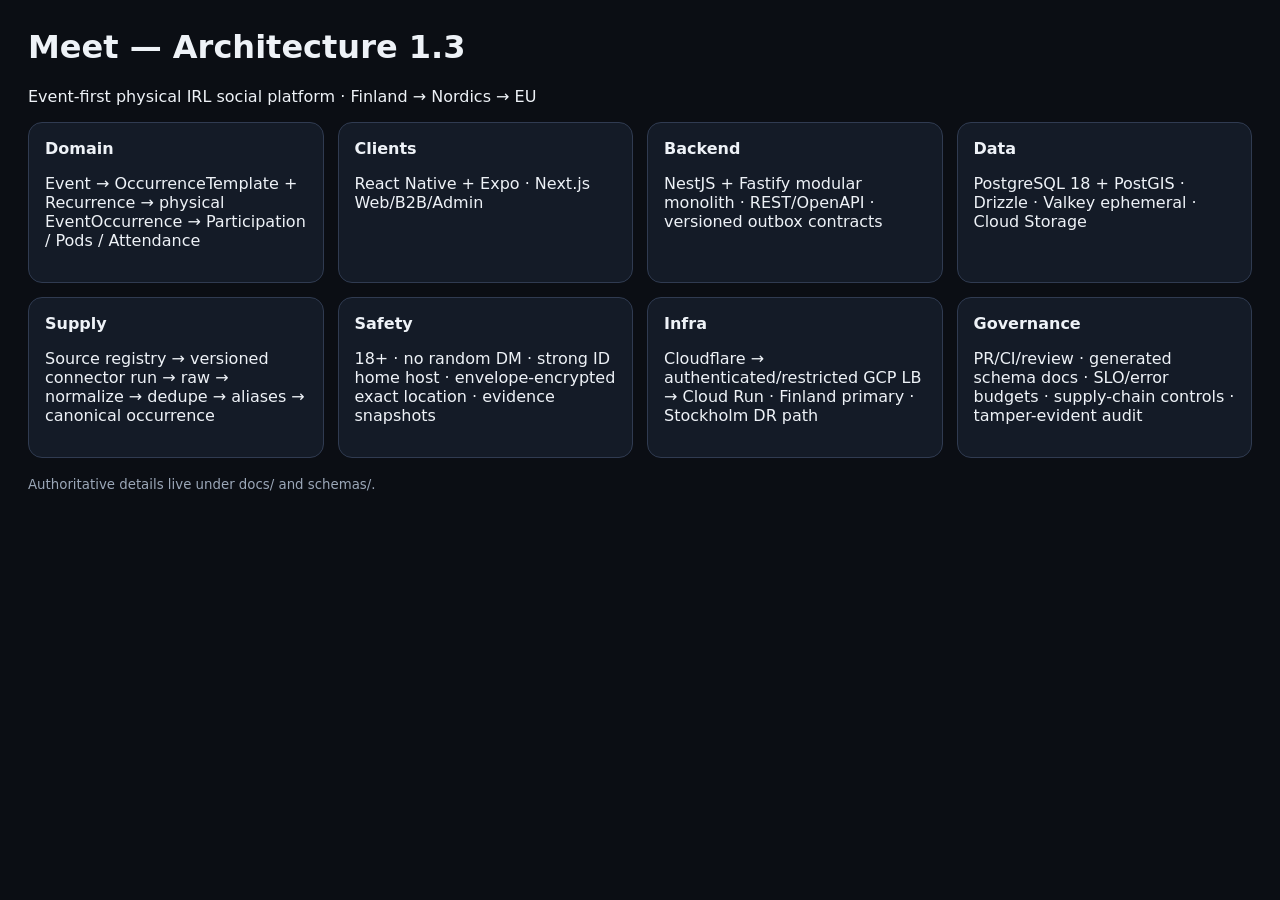
==== commit 74400a5b: "docs: harden architecture to v1.3" ====
--- a/MASTER_ARCHITECTURE_BOARD.html
+++ b/MASTER_ARCHITECTURE_BOARD.html
@@ -1,29 +1 @@
-<!doctype html>
-<html lang="en"><head><meta charset="utf-8"><meta name="viewport" content="width=device-width,initial-scale=1">
-<title>Meet — Master Architecture 1.2</title>
-<style>
-:root{--bg:#0b0e14;--p:#121824;--p2:#182131;--t:#edf2f8;--m:#98a6bb;--l:#2c374b;--a:#91b8ff;--g:#90d2b5;--y:#e2bd79;--r:#ef9e9e;--v:#c9a3ef}*{box-sizing:border-box}body{margin:0;background:var(--bg);color:var(--t);font-family:Inter,system-ui,sans-serif;line-height:1.45}header{position:sticky;top:0;z-index:5;padding:14px 22px;border-bottom:1px solid var(--l);background:#0b0e14ee;backdrop-filter:blur(9px);display:flex;justify-content:space-between;gap:20px}h1{font-size:16px;margin:0}header span{color:var(--m);font-size:12px}.wrap{max-width:1500px;margin:auto;padding:22px}.hero{padding:20px;border:1px solid #34425c;border-radius:16px;background:linear-gradient(135deg,#172338,#111824);margin-bottom:16px}.hero h2{margin:0 0 6px;font-size:24px}.hero p{margin:4px 0;color:#bac5d5}.badges{display:flex;gap:7px;flex-wrap:wrap;margin-top:12px}.badge{font-size:11px;padding:4px 8px;border:1px solid #3a4862;border-radius:999px;background:#0e1520}.grid{display:grid;grid-template-columns:repeat(4,minmax(220px,1fr));gap:12px;margin:12px 0}.card{border:1px solid var(--l);background:var(--p);border-radius:13px;padding:14px}.card h3{font-size:12px;text-transform:uppercase;letter-spacing:.9px;color:#8998af;margin:0 0 10px}.box{border:1px solid #38465f;border-radius:9px;background:var(--p2);padding:10px;margin:7px 0;font-size:12px}.box strong{display:block}.box small{color:var(--m)}.blue{border-top:3px solid var(--a)}.green{border-top:3px solid var(--g)}.yellow{border-top:3px solid var(--y)}.red{border-top:3px solid var(--r)}.violet{border-top:3px solid var(--v)}.flow{display:flex;align-items:center;gap:8px;overflow:auto;padding:14px;border:1px solid var(--l);border-radius:13px;background:#0f1520;margin:12px 0}.flow .box{min-width:170px}.arr{font-size:20px;color:#687793}.section{margin-top:24px}.section h2{font-size:17px}.rules{display:grid;grid-template-columns:1fr 1fr;gap:10px}.rule{padding:12px;border-left:3px solid var(--g);background:#101722;border-radius:7px;font-size:12px}.danger{border-left-color:var(--r)}code{color:#d9e6ff;background:#1b2535;border-radius:4px;padding:1px 4px}a{color:#a9c8ff}@media(max-width:1000px){.grid{grid-template-columns:1fr 1fr}}@media(max-width:650px){.grid,.rules{grid-template-columns:1fr}.wrap{padding:12px}}
-</style></head><body>
-<header><h1>Meet — Master Architecture</h1><span>Architecture 1.2 · Finland → Nordics → EU</span></header>
-<div class="wrap">
-<section class="hero"><h2>Event-first IRL social network</h2><p>Stable product identity is <b>Event</b>. A person physically attends an <b>EventOccurrence</b>. Admission/ticketing and Meet social participation are separate contracts.</p><div class="badges"><span class="badge">React Native + Expo / EAS</span><span class="badge">Next.js</span><span class="badge">NestJS + Fastify</span><span class="badge">PostgreSQL 18 + PostGIS</span><span class="badge">GCP Finland</span><span class="badge">Cloudflare</span><span class="badge">Terraform</span></div></section>
-
-<div class="flow"><div class="box blue"><strong>Event</strong><small>canonical identity / series / organizer / translations</small></div><div class="arr">→</div><div class="box green"><strong>EventOccurrence</strong><small>physical date/time/place/capacity</small></div><div class="arr">→</div><div class="box yellow"><strong>Admission</strong><small>NONE · FREE · EXTERNAL_TICKET · future INTERNAL_TICKET</small></div><div class="arr">+</div><div class="box violet"><strong>Meet Participation</strong><small>OPEN · APPROVAL · INVITE · DISABLED</small></div><div class="arr">→</div><div class="box green"><strong>IRL attendance</strong><small>Pods · chat · check-in · reputation</small></div></div>
-
-<div class="grid">
-<div class="card blue"><h3>Clients</h3><div class="box"><strong>Mobile</strong><small>React Native · Expo Router · EAS Build/Submit/Update</small></div><div class="box"><strong>Consumer Web</strong><small>Next.js · SEO · canonical deep links</small></div><div class="box"><strong>B2B</strong><small>organizations · RBAC · event/occurrence tools</small></div><div class="box"><strong>Admin</strong><small>separate StaffAccount · MFA · audit</small></div></div>
-<div class="card green"><h3>Application</h3><div class="box"><strong>NestJS modular monolith</strong><small>REST + OpenAPI · module-owned writes</small></div><div class="box"><strong>Realtime</strong><small>WebSocket · reconnect · REST recovery</small></div><div class="box"><strong>Workers</strong><small>outbox · Pub/Sub · Cloud Tasks</small></div><div class="box"><strong>Operational control</strong><small>Postgres flags/client policy · Valkey cache</small></div></div>
-<div class="card yellow"><h3>Data</h3><div class="box"><strong>PostgreSQL + PostGIS</strong><small>authoritative · V2 DBML · geo · transactions</small></div><div class="box"><strong>Valkey</strong><small>ephemeral cache/presence/fanout only</small></div><div class="box"><strong>Cloud Storage</strong><small>quarantine → processed media</small></div><div class="box"><strong>BigQuery</strong><small>warehouse, not operational truth</small></div></div>
-<div class="card red"><h3>Trust / Reliability</h3><div class="box"><strong>Private home</strong><small>occurrence-scoped encrypted exact location</small></div><div class="box"><strong>Identity</strong><small>external strong ID; documents never stored</small></div><div class="box"><strong>Moderation</strong><small>reports · evidence · actions · appeals</small></div><div class="box"><strong>Compatibility</strong><small>minimum client · capabilities · stale truth revalidation</small></div></div>
-</div>
-
-<section class="section"><h2>Event supply / canonicalization</h2><div class="flow"><div class="box">Source registry</div><div class="arr">→</div><div class="box">Import run + raw record</div><div class="arr">→</div><div class="box">Normalize Event / Occurrence</div><div class="arr">→</div><div class="box">Resolve org / venue</div><div class="arr">→</div><div class="box">Dedupe</div><div class="arr">→</div><div class="box">Canonical + aliases</div><div class="arr">→</div><div class="box">Feed / Search / Map</div></div></section>
-
-<section class="section"><h2>Runtime</h2><div class="flow"><div class="box">Cloudflare<br><small>WAF · rate limit · Turnstile</small></div><div class="arr">→</div><div class="box">GCP HTTPS LB</div><div class="arr">→</div><div class="box">Cloud Run<br><small>API · realtime · workers</small></div><div class="arr">→</div><div class="box">Cloud SQL / Valkey / PubSub / Storage</div></div><p style="color:var(--m);font-size:12px">DB pools are bounded (API default 8/instance; realtime/workers lower) and Cloud Run max instances must respect database connection headroom.</p></section>
-
-<section class="section"><h2>Mobile lifecycle</h2><div class="flow"><div class="box">EAS Build</div><div class="arr">→</div><div class="box">App Store / Play</div><div class="arr">→</div><div class="box">Supported client versions</div><div class="arr">↔</div><div class="box">/v1/client/bootstrap</div><div class="arr">→</div><div class="box">capabilities / min version</div></div><p style="color:var(--m);font-size:12px">EAS Update only targets compatible <code>runtimeVersion</code>. Backend never assumes every user is on the latest binary.</p></section>
-
-<section class="section"><h2>Non-negotiable invariants</h2><div class="rules"><div class="rule">External ticket is <b>admission</b>, never social join mode.</div><div class="rule">EventOccurrence is the unit for participation, check-in, Pods and private location.</div><div class="rule">Dedupe merge preserves aliases, deep links and provenance.</div><div class="rule">Native recurrence is intentionally limited and timezone/DST tested.</div><div class="rule danger">Private exact address is never in generic Event/feed/map payload.</div><div class="rule danger">Operational safety flags do not depend on PostHog.</div><div class="rule">Push/WebSocket are not source of truth; REST/database state wins.</div><div class="rule">Staff identity is separate from consumer User identity.</div></div></section>
-
-<section class="section"><h2>Source of truth</h2><p style="color:var(--m)">Codex starts at <code>AGENTS.md</code> → <code>docs/00_INDEX.md</code> → relevant specs. Database blueprint: <code>schemas/database.dbml</code> V2. Rationale: <code>docs/adr/</code>. If ADR/prose/DBML conflict, implementation stops until documentation is reconciled.</p></section>
-</div></body></html>+<!doctype html><html lang="ru"><head><meta charset="utf-8"><meta name="viewport" content="width=device-width,initial-scale=1"><title>Meet Architecture 1.3</title><style>body{font-family:system-ui;background:#0b0e14;color:#eef2f7;margin:0;padding:28px}h1{margin-top:0}.grid{display:grid;grid-template-columns:repeat(auto-fit,minmax(240px,1fr));gap:14px}.card{background:#141b27;border:1px solid #303b51;border-radius:14px;padding:16px}code{color:#a9c7ff}small{color:#9ba7b8}</style></head><body><h1>Meet — Architecture 1.3</h1><p>Event-first physical IRL social platform · Finland → Nordics → EU</p><div class="grid"><div class="card"><b>Domain</b><p>Event → OccurrenceTemplate + Recurrence → physical EventOccurrence → Participation / Pods / Attendance</p></div><div class="card"><b>Clients</b><p>React Native + Expo · Next.js Web/B2B/Admin</p></div><div class="card"><b>Backend</b><p>NestJS + Fastify modular monolith · REST/OpenAPI · versioned outbox contracts</p></div><div class="card"><b>Data</b><p>PostgreSQL 18 + PostGIS · Drizzle · Valkey ephemeral · Cloud Storage</p></div><div class="card"><b>Supply</b><p>Source registry → versioned connector run → raw → normalize → dedupe → aliases → canonical occurrence</p></div><div class="card"><b>Safety</b><p>18+ · no random DM · strong ID home host · envelope-encrypted exact location · evidence snapshots</p></div><div class="card"><b>Infra</b><p>Cloudflare → authenticated/restricted GCP LB → Cloud Run · Finland primary · Stockholm DR path</p></div><div class="card"><b>Governance</b><p>PR/CI/review · generated schema docs · SLO/error budgets · supply-chain controls · tamper-evident audit</p></div></div><p><small>Authoritative details live under docs/ and schemas/.</small></p></body></html>
